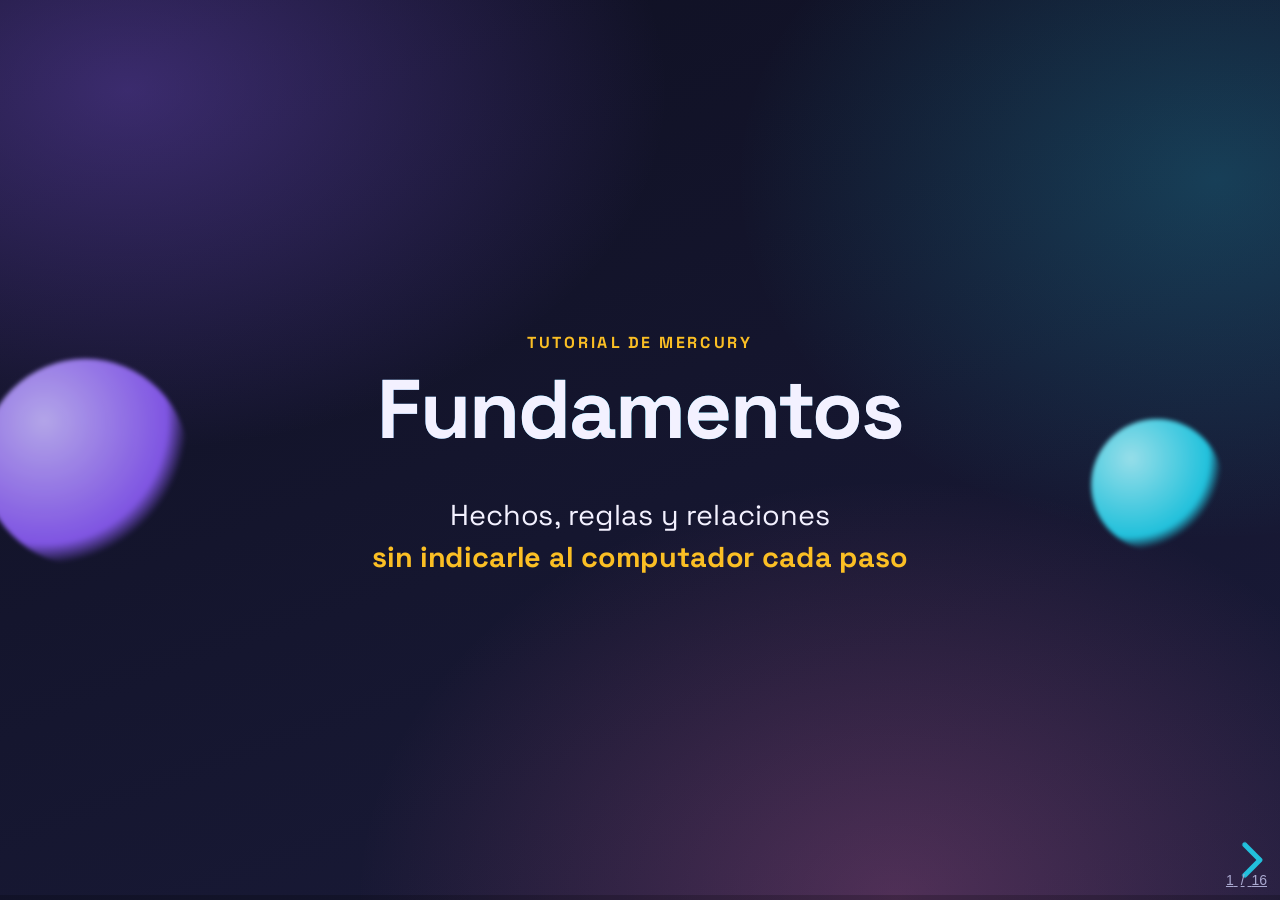
==== reveal.js/topics/fundamentos-mercury.html @ b81d8082 "second version" ====
<!doctype html>
<html lang="es">
<head>
  <meta charset="utf-8">
  <title>Fundamentos de Mercury</title>
  <meta name="viewport" content="width=device-width, initial-scale=1.0, maximum-scale=1.0, user-scalable=no">
  <link rel="stylesheet" href="../dist/reset.css">
  <link rel="stylesheet" href="../dist/reveal.css">
  <link rel="stylesheet" href="../global.css">
</head>
<body>
<div class="reveal">
  <div class="slides">

    <section data-transition="fade">
      <div class="orb" style="width:220px;height:220px;left:-60px;top:40px;background:radial-gradient(circle at 30% 30%,#c4b5fd,#8b5cf6 60%,transparent 70%)"></div>
      <div class="orb" style="width:140px;height:140px;right:20px;bottom:30px;background:radial-gradient(circle at 30% 30%,#a5f3fc,#22d3ee 60%,transparent 70%)"></div>
      <span class="kicker">Tutorial de Mercury</span>
      <h1 class="grad">Fundamentos</h1>
      <p style="font-size:0.9em">Hechos, reglas y relaciones<br><strong>sin indicarle al computador cada paso</strong></p>
    </section>

    <section>
      <span class="kicker">Dos formas de resolver</span>
      <h2>Imperativo <span style="color:var(--muted)">vs.</span> <span class="grad">declarativo</span></h2>
      <div class="grid cols-2 compare-grid" style="margin-top:0.8em">
        <div class="card c-pink compare-card">
          <h3>Java · imperativo</h3>
          <pre><code><span class="k">int</span> suma = <span class="s">0</span>;

<span class="k">for</span> (<span class="k">int</span> i = <span class="s">1</span>; i &lt;= <span class="s">5</span>; i++) {
    suma += i;
}
<span class="p">System</span>.out.println(suma);</code></pre>
        </div>
        <div class="card c-cyan compare-card">
          <h3>Mercury · declarativo</h3>
          <pre><code><span class="k">:- pred</span> <span class="p">puede_participar</span>(<span class="t">string</span>::<span class="m">in</span>) <span class="k">is</span> <span class="m">semidet</span>.

<span class="p">puede_participar</span>(Persona) :-
    estudiante(Persona),
    sabe(Persona, <span class="s">"python"</span>).</code></pre>
        </div>
      </div>
    </section>

    <section>
      <span class="kicker">La diferencia</span>
      <h2>Qué cambia al describir el problema</h2>
      <table>
        <thead><tr><th>Paradigma imperativo</th><th>Paradigma lógico</th></tr></thead>
        <tbody>
          <tr><td>Indica cómo ejecutar la tarea</td><td>Indica qué relación debe ser verdadera</td></tr>
          <tr><td>Usa secuencias e instrucciones</td><td>Usa hechos y reglas</td></tr>
          <tr><td>Modifica variables y estados</td><td>Busca asignaciones compatibles</td></tr>
          <tr><td>Control explícito del recorrido</td><td>El motor aplica la resolución</td></tr>
        </tbody>
      </table>
      <p class="muted" style="margin-top:1em">Mercury representa problemas mediante relaciones: el compilador ayuda a verificar cómo se usan.</p>
    </section>

    <section>
      <span class="kicker">Problema guía</span>
      <h2>¿Quién puede participar?</h2>
      <div class="card c-amber" style="margin:0.7em 0">
        <p style="margin:0;font-size:0.72em"><strong>Condición:</strong> una persona participa si es estudiante y sabe programar en Python.</p>
      </div>
      <table>
        <thead><tr><th>Candidata/o</th><th>Estudiante</th><th>Lenguaje conocido</th></tr></thead>
        <tbody>
          <tr><td>Ana</td><td style="color:var(--green)">Sí</td><td style="color:var(--cyan)">Python</td></tr>
          <tr><td>Carlos</td><td style="color:var(--green)">Sí</td><td>Java</td></tr>
          <tr><td>Daniel</td><td style="color:var(--green)">Sí</td><td style="color:var(--cyan)">Python</td></tr>
        </tbody>
      </table>
    </section>

    <section>
      <span class="kicker">Hechos</span>
      <h2>Información considerada verdadera</h2>
      <div class="grid cols-2 code-grid" style="margin-top:0.6em">
        <div>
          <pre><code class="mercury"><span class="c">% quiénes son estudiantes</span>
<span class="p">estudiante</span>(<span class="s">"Ana"</span>).
<span class="p">estudiante</span>(<span class="s">"Carlos"</span>).
<span class="p">estudiante</span>(<span class="s">"Daniel"</span>).</code></pre>
        </div>
        <div>
          <pre><code class="mercury"><span class="c">% qué sabe cada persona</span>
<span class="p">sabe</span>(<span class="s">"Ana"</span>, <span class="s">"python"</span>).
<span class="p">sabe</span>(<span class="s">"Carlos"</span>, <span class="s">"java"</span>).
<span class="p">sabe</span>(<span class="s">"Daniel"</span>, <span class="s">"Python"</span>). </code></pre>
        </div>
      </div>
      <p class="muted fragment">Un hecho afirma una relación: termina en punto y se considera verdadero dentro del programa.</p>
    </section>

    <section>
      <span class="kicker">Reglas y predicados</span>
      <h2>Combinar relaciones</h2>
      <p class="muted" style="margin:0">Avanza para analizar cada elemento de la regla</p>
      <pre class="steps-code"><code class="mercury"><span class="ln fragment custom" data-fragment-index="1"><span class="k">:- pred</span> <span class="p">puede_participar</span>(<span class="t">string</span>::<span class="m">in</span>) <span class="k">is</span> <span class="m">semidet</span>.</span><span class="ln-gap"></span><span class="ln fragment custom" data-fragment-index="2"><span class="p">puede_participar</span>(Persona) :-</span><span class="ln fragment custom" data-fragment-index="3">    estudiante(Persona),</span><span class="ln fragment custom" data-fragment-index="4">    sabe(Persona, <span class="s">"python"</span>).</span></code></pre>
      <div class="cap-wrap">
        <div class="cap c-violet fragment fade-in-then-out" data-fragment-index="1"><b>Firma.</b> Declara el predicado, el tipo de entrada y su determinismo.</div>
        <div class="cap c-pink fragment fade-in-then-out" data-fragment-index="2"><b>Cabecera.</b> Define qué información recibe el predicado <code>puede_participar/1</code>.</div>
        <div class="cap c-cyan fragment fade-in-then-out" data-fragment-index="3"><b>Primera condición.</b> La persona debe aparecer como estudiante. La coma representa una conjunción lógica.</div>
        <div class="cap c-green fragment fade-in-then-out" data-fragment-index="4"><b>Segunda condición.</b> Debe saber exactamente <code>"python"</code>. El punto finaliza la cláusula.</div>
      </div>
    </section>

    <section>
      <span class="kicker">Predicado explicado</span>
      <h2>Tabla de elementos</h2>
      <table>
        <thead><tr><th>Elemento</th><th>Significado</th><th>Efecto</th></tr></thead>
        <tbody>
          <tr><td><code>:- pred</code></td><td>Declara un predicado</td><td>Define su contrato</td></tr>
          <tr><td><code>string</code></td><td>Tipo cadena</td><td>Restringe los valores</td></tr>
          <tr><td><code>in</code></td><td>Argumento de entrada</td><td>Debe llegar instanciado</td></tr>
          <tr><td><code>semidet</code></td><td>Cero o una solución</td><td>Puede tener éxito o fallar</td></tr>
          <tr><td><code>:-</code></td><td>Introducción de la regla</td><td>Se lee como “si”</td></tr>
          <tr><td><code>,</code></td><td>Conjunción AND</td><td>Todas las condiciones deben cumplirse</td></tr>
          <tr><td><code>.</code></td><td>Fin de cláusula</td><td>Cierra el hecho o la regla</td></tr>
        </tbody>
      </table>
    </section>

    <section>
      <span class="kicker">Resultado lógico</span>
      <h2>Una regla expresa equivalencia</h2>
      <div class="card c-violet" style="margin:0.9em 0">
        <p style="font-size:0.8em;text-align:center;margin:0">
          <strong>PuedeParticipar(X)</strong> ⇔ <em>Estudiante(X)</em> ∧ <em>Sabe(X, Python)</em>
        </p>
      </div>
      <table>
        <thead><tr><th>Persona</th><th>Estudiante</th><th>Sabe Python</th><th>Puede participar</th></tr></thead>
        <tbody>
          <tr><td>Ana</td><td style="color:var(--green)">true</td><td style="color:var(--green)">true</td><td style="color:var(--cyan)">Sí</td></tr>
          <tr><td>Carlos</td><td style="color:var(--green)">true</td><td style="color:var(--pink)">false</td><td style="color:var(--pink)">No</td></tr>
          <tr><td>Daniel</td><td style="color:var(--green)">true</td><td style="color:var(--amber)">"python"</td><td style="color:var(--pink)">No por diferencia</td></tr>
        </tbody>
      </table>
      <p class="muted">Mercury distingue mayúsculas y minúsculas. Es útil normalizar los datos.</p>
    </section>

    <section>
      <span class="kicker">Unificación</span>
      <h2>Encontrar asignaciones compatibles</h2>
      <div class="grid cols-2 code-grid">
        <div class="code-grid-item">
          <pre><code class="mercury"><span class="p">estudiante</span>(<span class="s">"Ana"</span>).
<span class="p">estudiante</span>(<span class="s">"Carlos"</span>).
<span class="p">estudiante</span>(<span class="s">"Daniel"</span>).

<span class="c">% consultar</span>
<span class="p">estudiante</span>(Persona).</code></pre>
        </div>
        <div class="card c-cyan">
          <h3>Asignaciones posibles</h3>
          <p class="fragment">Persona = “Ana”</p>
          <p class="fragment">Persona = “Carlos”</p>
          <p class="fragment">Persona = “Daniel”</p>
        </div>
      </div>
      <p class="muted">Unificar significa hacer compatibles dos términos, creando o comprobando una asociación de variables.</p>
    </section>

    <section>
      <span class="kicker">Características de Mercury</span>
      <h2>Predicados con más garantías</h2>
      <div class="grid cols-3" style="margin-top:0.8em">
        <div class="card c-violet fragment"><h3>Tipos</h3><p>El compilador valida los datos antes de ejecutar.</p></div>
        <div class="card c-cyan fragment"><h3>Modos</h3><p>Indican qué argumentos entran y cuáles salen.</p></div>
        <div class="card c-pink fragment"><h3>Determinismo</h3><p>Indica cuántas soluciones puede producir.</p></div>
      </div>
    </section>

    <section>
      <span class="kicker">Sistema de tipos estático</span>
      <h2>Valores que pertenecen a un tipo</h2>
      <pre class="normal-code code-centered"><code class="mercury"><span class="k">:- type</span> <span class="t">lenguaje</span>
    <span class="k">---&gt;</span> <span class="m">python</span>
    <span class="k">;    java</span>
    <span class="k">;    mercury</span>.

<span class="k">:- pred</span> <span class="p">utiliza</span>(<span class="t">string</span>::<span class="m">in</span>, <span class="t">lenguaje</span>::<span class="m">out</span>) <span class="k">is</span> <span class="m">det</span>.

<span class="p">utiliza</span>(<span class="s">"Ana"</span>, python).
<span class="p">utiliza</span>(<span class="s">"Carlos"</span>, java).</code></pre>
      <p class="muted">Si se usa otro valor, el compilador puede detectarlo antes de ejecutar.</p>
    </section>

    <section>
      <span class="kicker">Sistema de modos</span>
      <h2>El flujo de información debe ser explícito</h2>
      <table>
        <thead><tr><th>Modo</th><th>Significado</th><th>Ejemplo</th></tr></thead>
        <tbody>
          <tr><td style="color:var(--cyan)">in</td><td>El argumento entra instanciado</td><td>Ya tiene un valor conocido</td></tr>
          <tr><td style="color:var(--pink)">out</td><td>El argumento debe salir instanciado</td><td>El predicado calcula su valor</td></tr>
        </tbody>
      </table>
      <pre class="normal-code code-centered code-after-table"><code class="mercury"><span class="k">:- pred</span> <span class="p">duplicar</span>(<span class="t">int</span>::<span class="m">in</span>, <span class="t">int</span>::<span class="m">out</span>) <span class="k">is</span> <span class="m">det</span>.

<span class="p">duplicar</span>(X, Y) :-
    Y = X * <span class="s">2</span>.</code></pre>
    </section>

    <section>
      <span class="kicker">Ejemplo de flujo</span>
      <h2>Entrada conocida, salida calculada</h2>
      <div class="grid cols-2" style="align-items:stretch">
        <div class="card c-cyan">
          <h3>IN</h3>
          <span class="big">X = 5</span>
          <p>El valor llega al predicado.</p>
        </div>
        <div class="card c-pink">
          <h3>OUT</h3>
          <span class="big">Y = 10</span>
          <p>El predicado calcula el resultado.</p>
        </div>
      </div>
      <p style="margin-top:1em">En otros lenguajes parece que un método recibe y devuelve valores. En Mercury, los modos hacen explícito ese flujo.</p>
    </section>

    <section>
      <span class="kicker">Sistema de determinismo</span>
      <h2>Cuántas soluciones puede producir</h2>
      <table>
        <thead><tr><th>Categoría</th><th>Soluciones posibles</th><th>¿Puede fallar?</th></tr></thead>
        <tbody>
          <tr><td style="color:var(--cyan)">det</td><td>Exactamente una</td><td>No</td></tr>
          <tr><td style="color:var(--green)">semidet</td><td>Cero o una</td><td>Puede</td></tr>
          <tr><td style="color:var(--amber)">multi</td><td>Una o más</td><td>No</td></tr>
          <tr><td style="color:var(--pink)">nondet</td><td>Cero o más</td><td>Puede</td></tr>
        </tbody>
      </table>
    </section>

    <section>
      <span class="kicker">Ejemplo: semidet</span>
      <h2>¿Un número es par?</h2>
      <p class="muted" style="margin:0">Avanza para ver cómo funciona el contrato</p>
      <pre class="steps-code"><code class="mercury"><span class="ln fragment custom" data-fragment-index="1"><span class="k">:- pred</span> <span class="p">es_par</span>(<span class="t">int</span>::<span class="m">in</span>) <span class="k">is</span> <span class="m">semidet</span>.</span><span class="ln-gap"></span><span class="ln fragment custom" data-fragment-index="2"><span class="p">es_par</span>(N) :-</span><span class="ln fragment custom" data-fragment-index="3">    N mod <span class="s">2</span> = <span class="s">0</span>.</span></code></pre>
      <div class="cap-wrap">
        <div class="cap c-violet fragment fade-in-then-out" data-fragment-index="1"><b>semidet.</b> El predicado puede tener éxito o fallar, pero nunca producir dos soluciones distintas.</div>
        <div class="cap c-pink fragment fade-in-then-out" data-fragment-index="2"><b>Entrada obligatoria.</b> <code>N</code> debe conocer su entero antes de evaluar la regla.</div>
        <div class="cap c-green fragment fade-in-then-out" data-fragment-index="3"><b>Condición aritmética.</b> El resto al dividir por dos debe ser cero.</div>
      </div>
      <div class="grid cols-2" style="margin-top:0.7em">
        <div class="card c-green fragment"><h3>es_par(4)</h3><p>Éxito: 4 modulo 2 es 0.</p></div>
        <div class="card c-pink fragment"><h3>es_par(5)</h3><p>Falla: 5 modulo 2 es 1.</p></div>
      </div>
    </section>

    <section data-transition="fade">
      <span class="kicker">Síntesis</span>
      <h1 class="grad">Mercury verifica</h1>
      <div class="grid cols-3" style="margin-top:0.8em">
        <div class="card c-violet"><h3>Hechos</h3><p>Afirman relaciones conocidas.</p></div>
        <div class="card c-cyan"><h3>Reglas</h3><p>Derivan relaciones nuevas.</p></div>
        <div class="card c-pink"><h3>Contratos</h3><p>Tipos, modos y determinismo.</p></div>
      </div>
      <p style="margin-top:1em">El programa describe <strong>qué</strong> debe ser verdadero; el compilador ayuda a comprobar <strong>cómo puede resolverse</strong>.</p>
      <p class="muted"><a href="../index.html" style="color:var(--cyan)">Volver al temario</a></p>
    </section>

  </div>
</div>

<script src="../dist/reveal.js"></script>
<script>
  Reveal.initialize({
    hash: true,
    slideNumber: 'c/t',
    transition: 'slide',
    backgroundTransition: 'fade',
    width: 1280,
    height: 720,
    margin: 0.06
  });
</script>
</body>
</html>
---- reveal.js/dist/reveal.css ----
.reveal .stretch,.reveal .r-stretch{max-width:none;max-height:none}.reveal pre.stretch code,.reveal pre.r-stretch code{box-sizing:border-box;height:100%;max-height:100%}.reveal .r-fit-text{white-space:nowrap;display:inline-block}.reveal .r-stack{grid-template-rows:100%;display:grid}.reveal .r-stack>*{grid-area:1/1;margin:auto}.reveal .r-vstack,.reveal .r-hstack{display:flex}.reveal .r-vstack img,.reveal .r-vstack video,.reveal .r-hstack img,.reveal .r-hstack video{object-fit:contain;min-width:0;min-height:0}.reveal .r-vstack{flex-direction:column;justify-content:center;align-items:center}.reveal .r-hstack{flex-direction:row;justify-content:center;align-items:center}.reveal .items-stretch{align-items:stretch}.reveal .items-start{align-items:flex-start}.reveal .items-center{align-items:center}.reveal .items-end{align-items:flex-end}.reveal .justify-between{justify-content:space-between}.reveal .justify-around{justify-content:space-around}.reveal .justify-start{justify-content:flex-start}.reveal .justify-center{justify-content:center}.reveal .justify-end{justify-content:flex-end}html.reveal-full-page{width:100%;height:100vh;height:calc(var(--vh,1vh) * 100);height:100dvh;overflow:hidden}.reveal-viewport{color:#000;--r-controls-spacing:12px;--r-overlay-header-height:40px;--r-overlay-margin:0px;--r-overlay-padding:6px;--r-overlay-gap:5px;background-color:#fff;height:100%;margin:0;line-height:1;position:relative;overflow:hidden}@media screen and (width<=1024px),(height<=768px){.reveal-viewport{--r-overlay-header-height:26px}}.reveal-viewport:fullscreen{width:100%!important;height:100%!important;top:0!important;left:0!important;transform:none!important}.reveal .fragment{transition:all .2s}.reveal .fragment:not(.custom){opacity:0;visibility:hidden;will-change:opacity}.reveal .fragment.visible{opacity:1;visibility:inherit}.reveal .fragment.disabled{transition:none}.reveal .fragment.grow{opacity:1;visibility:inherit}.reveal .fragment.grow.visible{transform:scale(1.3)}.reveal .fragment.shrink{opacity:1;visibility:inherit}.reveal .fragment.shrink.visible{transform:scale(.7)}.reveal .fragment.zoom-in{transform:scale(.1)}.reveal .fragment.zoom-in.visible{transform:none}.reveal .fragment.fade-out{opacity:1;visibility:inherit}.reveal .fragment.fade-out.visible{opacity:0;visibility:hidden}.reveal .fragment.semi-fade-out{opacity:1;visibility:inherit}.reveal .fragment.semi-fade-out.visible{opacity:.5;visibility:inherit}.reveal .fragment.strike{opacity:1;visibility:inherit}.reveal .fragment.strike.visible{text-decoration:line-through}.reveal .fragment.fade-up{transform:translateY(40px)}.reveal .fragment.fade-up.visible{transform:translate(0)}.reveal .fragment.fade-down{transform:translateY(-40px)}.reveal .fragment.fade-down.visible{transform:translate(0)}.reveal .fragment.fade-right{transform:translate(-40px)}.reveal .fragment.fade-right.visible{transform:translate(0)}.reveal .fragment.fade-left{transform:translate(40px)}.reveal .fragment.fade-left.visible{transform:translate(0)}.reveal .fragment.fade-in-then-out,.reveal .fragment.current-visible{opacity:0;visibility:hidden}.reveal .fragment.fade-in-then-out.current-fragment,.reveal .fragment.current-visible.current-fragment{opacity:1;visibility:inherit}.reveal .fragment.fade-in-then-semi-out{opacity:0;visibility:hidden}.reveal .fragment.fade-in-then-semi-out.visible{opacity:.5;visibility:inherit}.reveal .fragment.fade-in-then-semi-out.current-fragment,.reveal .fragment.highlight-red,.reveal .fragment.highlight-current-red,.reveal .fragment.highlight-green,.reveal .fragment.highlight-current-green,.reveal .fragment.highlight-blue,.reveal .fragment.highlight-current-blue{opacity:1;visibility:inherit}.reveal .fragment.highlight-red.visible{color:#ff2c2d}.reveal .fragment.highlight-green.visible{color:#17ff2e}.reveal .fragment.highlight-blue.visible{color:#1b91ff}.reveal .fragment.highlight-current-red.current-fragment{color:#ff2c2d}.reveal .fragment.highlight-current-green.current-fragment{color:#17ff2e}.reveal .fragment.highlight-current-blue.current-fragment{color:#1b91ff}.reveal:after{content:"";font-style:italic}.reveal iframe{z-index:1}.reveal a{position:relative}@keyframes bounce-right{0%,10%,25%,40%,50%{transform:translate(0)}20%{transform:translate(10px)}30%{transform:translate(-5px)}}@keyframes bounce-left{0%,10%,25%,40%,50%{transform:translate(0)}20%{transform:translate(-10px)}30%{transform:translate(5px)}}@keyframes bounce-down{0%,10%,25%,40%,50%{transform:translateY(0)}20%{transform:translateY(10px)}30%{transform:translateY(-5px)}}.reveal .controls{top:auto;bottom:var(--r-controls-spacing);right:var(--r-controls-spacing);z-index:11;color:#000;pointer-events:none;font-size:10px;display:none;position:absolute;left:auto}.reveal .controls button{cursor:pointer;color:currentColor;z-index:2;pointer-events:auto;font-size:inherit;visibility:hidden;opacity:0;-webkit-appearance:none;-webkit-tap-highlight-color:#0000;background-color:#0000;border:0;outline:0;padding:0;transition:color .2s,opacity .2s,transform .2s;position:absolute;transform:scale(.9999)}.reveal .controls .controls-arrow:before,.reveal .controls .controls-arrow:after{content:"";transform-origin:.2em;will-change:transform;background-color:currentColor;border-radius:.25em;width:2.6em;height:.5em;transition:all .15s,background-color .8s;position:absolute;top:0;left:0}.reveal .controls .controls-arrow{width:3.6em;height:3.6em;position:relative}.reveal .controls .controls-arrow:before{transform:translate(.5em)translateY(1.55em)rotate(45deg)}.reveal .controls .controls-arrow:after{transform:translate(.5em)translateY(1.55em)rotate(-45deg)}.reveal .controls .controls-arrow:hover:before{transform:translate(.5em)translateY(1.55em)rotate(40deg)}.reveal .controls .controls-arrow:hover:after{transform:translate(.5em)translateY(1.55em)rotate(-40deg)}.reveal .controls .controls-arrow:active:before{transform:translate(.5em)translateY(1.55em)rotate(36deg)}.reveal .controls .controls-arrow:active:after{transform:translate(.5em)translateY(1.55em)rotate(-36deg)}.reveal .controls .navigate-left{bottom:3.2em;right:6.4em;transform:translate(-10px)}.reveal .controls .navigate-left.highlight{animation:2s ease-out 50 both bounce-left}.reveal .controls .navigate-right{bottom:3.2em;right:0;transform:translate(10px)}.reveal .controls .navigate-right .controls-arrow{transform:rotate(180deg)}.reveal .controls .navigate-right.highlight{animation:2s ease-out 50 both bounce-right}.reveal .controls .navigate-up{bottom:6.4em;right:3.2em;transform:translateY(-10px)}.reveal .controls .navigate-up .controls-arrow{transform:rotate(90deg)}.reveal .controls .navigate-down{padding-bottom:1.4em;bottom:-1.4em;right:3.2em;transform:translateY(10px)}.reveal .controls .navigate-down .controls-arrow{transform:rotate(-90deg)}.reveal .controls .navigate-down.highlight{animation:2s ease-out 50 both bounce-down}.reveal .controls[data-controls-back-arrows=faded] .navigate-up.enabled{opacity:.3}.reveal .controls[data-controls-back-arrows=faded] .navigate-up.enabled:hover{opacity:1}.reveal .controls[data-controls-back-arrows=hidden] .navigate-up.enabled{opacity:0;visibility:hidden}.reveal .controls .enabled{visibility:visible;opacity:.9;cursor:pointer;transform:none}.reveal .controls .enabled.fragmented{opacity:.5}.reveal .controls .enabled:hover,.reveal .controls .enabled.fragmented:hover{opacity:1}.reveal:not(.rtl) .controls[data-controls-back-arrows=faded] .navigate-left.enabled{opacity:.3}.reveal:not(.rtl) .controls[data-controls-back-arrows=faded] .navigate-left.enabled:hover{opacity:1}.reveal:not(.rtl) .controls[data-controls-back-arrows=hidden] .navigate-left.enabled{opacity:0;visibility:hidden}.reveal.rtl .controls[data-controls-back-arrows=faded] .navigate-right.enabled{opacity:.3}.reveal.rtl .controls[data-controls-back-arrows=faded] .navigate-right.enabled:hover{opacity:1}.reveal.rtl .controls[data-controls-back-arrows=hidden] .navigate-right.enabled{opacity:0;visibility:hidden}.reveal[data-navigation-mode=linear].has-horizontal-slides .navigate-up,.reveal[data-navigation-mode=linear].has-horizontal-slides .navigate-down{display:none}.reveal[data-navigation-mode=linear].has-horizontal-slides .navigate-left,.reveal:not(.has-vertical-slides) .controls .navigate-left{bottom:1.4em;right:5.5em}.reveal[data-navigation-mode=linear].has-horizontal-slides .navigate-right,.reveal:not(.has-vertical-slides) .controls .navigate-right{bottom:1.4em;right:.5em}.reveal:not(.has-horizontal-slides) .controls .navigate-up{bottom:5em;right:1.4em}.reveal:not(.has-horizontal-slides) .controls .navigate-down{bottom:.5em;right:1.4em}.reveal.has-dark-background .controls{color:#fff}.reveal.has-light-background .controls{color:#000}.reveal.no-hover .controls .controls-arrow:hover:before,.reveal.no-hover .controls .controls-arrow:active:before{transform:translate(.5em)translateY(1.55em)rotate(45deg)}.reveal.no-hover .controls .controls-arrow:hover:after,.reveal.no-hover .controls .controls-arrow:active:after{transform:translate(.5em)translateY(1.55em)rotate(-45deg)}@media screen and (width>=500px){.reveal-viewport{--r-controls-spacing:.8em}.reveal .controls[data-controls-layout=edges]{inset:0}.reveal .controls[data-controls-layout=edges] .navigate-left,.reveal .controls[data-controls-layout=edges] .navigate-right,.reveal .controls[data-controls-layout=edges] .navigate-up,.reveal .controls[data-controls-layout=edges] .navigate-down{bottom:auto;right:auto}.reveal .controls[data-controls-layout=edges] .navigate-left{top:50%;left:var(--r-controls-spacing);margin-top:-1.8em}.reveal .controls[data-controls-layout=edges] .navigate-right{top:50%;right:var(--r-controls-spacing);margin-top:-1.8em}.reveal .controls[data-controls-layout=edges] .navigate-up{top:var(--r-controls-spacing);margin-left:-1.8em;left:50%}.reveal .controls[data-controls-layout=edges] .navigate-down{bottom:calc(var(--r-controls-spacing) - 1.4em + .3em);margin-left:-1.8em;left:50%}}.reveal .progress{z-index:10;color:#fff;background-color:#0003;width:100%;height:3px;display:none;position:absolute;bottom:0;left:0}.reveal .progress:after{content:"";width:100%;height:10px;display:block;position:absolute;top:-10px}.reveal .progress span{transform-origin:0 0;background-color:currentColor;width:100%;height:100%;transition:transform .8s cubic-bezier(.26,.86,.44,.985);display:block;transform:scaleX(0)}@media (pointer:coarse){.reveal .controls{font-size:clamp(10px,2.5vmin,40px)}.reveal .progress{height:clamp(3px,.75vmin,10px)}}.reveal .slide-number{z-index:31;color:#fff;background-color:#0006;padding:5px;font-family:Helvetica,sans-serif;font-size:12px;line-height:1;display:block;position:absolute;bottom:8px;right:8px}.reveal .slide-number a{color:currentColor}.reveal .slide-number-delimiter{margin:0 3px}.reveal{touch-action:pinch-zoom;width:100%;height:100%;position:relative;overflow:hidden}.reveal.embedded{touch-action:pan-y}.reveal.embedded.is-vertical-slide{touch-action:none}.reveal .slides{pointer-events:none;z-index:1;text-align:center;perspective:600px;perspective-origin:50% 40%;width:100%;height:100%;margin:auto;position:absolute;inset:0;overflow:visible}.reveal .slides>section{perspective:600px}.reveal .slides>section,.reveal .slides>section>section{pointer-events:auto;z-index:10;transform-style:flat;width:100%;transition:transform-origin .8s cubic-bezier(.26,.86,.44,.985),transform .8s cubic-bezier(.26,.86,.44,.985),visibility .8s cubic-bezier(.26,.86,.44,.985),opacity .8s cubic-bezier(.26,.86,.44,.985);display:none;position:absolute}.reveal[data-transition-speed=fast] .slides section{transition-duration:.4s}.reveal[data-transition-speed=slow] .slides section{transition-duration:1.2s}.reveal .slides section[data-transition-speed=fast]{transition-duration:.4s}.reveal .slides section[data-transition-speed=slow]{transition-duration:1.2s}.reveal .slides>section.stack{pointer-events:none;height:100%;padding-top:0;padding-bottom:0}.reveal .slides>section.present,.reveal .slides>section>section.present{z-index:11;opacity:1;display:block}.reveal .slides>section:empty,.reveal .slides>section>section:empty,.reveal .slides>section[data-background-interactive],.reveal .slides>section>section[data-background-interactive]{pointer-events:none}.reveal.center,.reveal.center .slides,.reveal.center .slides section{min-height:0!important}.reveal .slides>section:not(.present),.reveal .slides>section>section:not(.present){pointer-events:none}.reveal.overview .slides>section,.reveal.overview .slides>section>section{pointer-events:auto}.reveal .slides>section.past,.reveal .slides>section.future,.reveal .slides>section.past>section,.reveal .slides>section.future>section,.reveal .slides>section>section.past,.reveal .slides>section>section.future{opacity:0}.reveal .slides>section[data-transition=slide].past,.reveal .slides>section[data-transition~=slide-out].past,.reveal.slide .slides>section:not([data-transition]).past{transform:translate(-150%)}.reveal .slides>section[data-transition=slide].future,.reveal .slides>section[data-transition~=slide-in].future,.reveal.slide .slides>section:not([data-transition]).future{transform:translate(150%)}.reveal .slides>section>section[data-transition=slide].past,.reveal .slides>section>section[data-transition~=slide-out].past,.reveal.slide .slides>section>section:not([data-transition]).past{transform:translateY(-150%)}.reveal .slides>section>section[data-transition=slide].future,.reveal .slides>section>section[data-transition~=slide-in].future,.reveal.slide .slides>section>section:not([data-transition]).future{transform:translateY(150%)}.reveal .slides>section[data-transition=linear].past,.reveal .slides>section[data-transition~=linear-out].past,.reveal.linear .slides>section:not([data-transition]).past{transform:translate(-150%)}.reveal .slides>section[data-transition=linear].future,.reveal .slides>section[data-transition~=linear-in].future,.reveal.linear .slides>section:not([data-transition]).future{transform:translate(150%)}.reveal .slides>section>section[data-transition=linear].past,.reveal .slides>section>section[data-transition~=linear-out].past,.reveal.linear .slides>section>section:not([data-transition]).past{transform:translateY(-150%)}.reveal .slides>section>section[data-transition=linear].future,.reveal .slides>section>section[data-transition~=linear-in].future,.reveal.linear .slides>section>section:not([data-transition]).future{transform:translateY(150%)}.reveal .slides section[data-transition=default].stack,.reveal.default .slides section.stack{transform-style:preserve-3d}.reveal .slides>section[data-transition=default].past,.reveal .slides>section[data-transition~=default-out].past,.reveal.default .slides>section:not([data-transition]).past{transform:translate(-100%)rotateY(-90deg)translate(-100%)}.reveal .slides>section[data-transition=default].future,.reveal .slides>section[data-transition~=default-in].future,.reveal.default .slides>section:not([data-transition]).future{transform:translate(100%)rotateY(90deg)translate(100%)}.reveal .slides>section>section[data-transition=default].past,.reveal .slides>section>section[data-transition~=default-out].past,.reveal.default .slides>section>section:not([data-transition]).past{transform:translateY(-300px)rotateX(70deg)translateY(-300px)}.reveal .slides>section>section[data-transition=default].future,.reveal .slides>section>section[data-transition~=default-in].future,.reveal.default .slides>section>section:not([data-transition]).future{transform:translateY(300px)rotateX(-70deg)translateY(300px)}.reveal .slides section[data-transition=convex].stack,.reveal.convex .slides section.stack{transform-style:preserve-3d}.reveal .slides>section[data-transition=convex].past,.reveal .slides>section[data-transition~=convex-out].past,.reveal.convex .slides>section:not([data-transition]).past{transform:translate(-100%)rotateY(-90deg)translate(-100%)}.reveal .slides>section[data-transition=convex].future,.reveal .slides>section[data-transition~=convex-in].future,.reveal.convex .slides>section:not([data-transition]).future{transform:translate(100%)rotateY(90deg)translate(100%)}.reveal .slides>section>section[data-transition=convex].past,.reveal .slides>section>section[data-transition~=convex-out].past,.reveal.convex .slides>section>section:not([data-transition]).past{transform:translateY(-300px)rotateX(70deg)translateY(-300px)}.reveal .slides>section>section[data-transition=convex].future,.reveal .slides>section>section[data-transition~=convex-in].future,.reveal.convex .slides>section>section:not([data-transition]).future{transform:translateY(300px)rotateX(-70deg)translateY(300px)}.reveal .slides section[data-transition=concave].stack,.reveal.concave .slides section.stack{transform-style:preserve-3d}.reveal .slides>section[data-transition=concave].past,.reveal .slides>section[data-transition~=concave-out].past,.reveal.concave .slides>section:not([data-transition]).past{transform:translate(-100%)rotateY(90deg)translate(-100%)}.reveal .slides>section[data-transition=concave].future,.reveal .slides>section[data-transition~=concave-in].future,.reveal.concave .slides>section:not([data-transition]).future{transform:translate(100%)rotateY(-90deg)translate(100%)}.reveal .slides>section>section[data-transition=concave].past,.reveal .slides>section>section[data-transition~=concave-out].past,.reveal.concave .slides>section>section:not([data-transition]).past{transform:translateY(-80%)rotateX(-70deg)translateY(-80%)}.reveal .slides>section>section[data-transition=concave].future,.reveal .slides>section>section[data-transition~=concave-in].future,.reveal.concave .slides>section>section:not([data-transition]).future{transform:translateY(80%)rotateX(70deg)translateY(80%)}.reveal .slides section[data-transition=zoom],.reveal.zoom .slides section:not([data-transition]){transition-timing-function:ease}.reveal .slides>section[data-transition=zoom].past,.reveal .slides>section[data-transition~=zoom-out].past,.reveal.zoom .slides>section:not([data-transition]).past{visibility:hidden;transform:scale(16)}.reveal .slides>section[data-transition=zoom].future,.reveal .slides>section[data-transition~=zoom-in].future,.reveal.zoom .slides>section:not([data-transition]).future{visibility:hidden;transform:scale(.2)}.reveal .slides>section>section[data-transition=zoom].past,.reveal .slides>section>section[data-transition~=zoom-out].past,.reveal.zoom .slides>section>section:not([data-transition]).past{transform:scale(16)}.reveal .slides>section>section[data-transition=zoom].future,.reveal .slides>section>section[data-transition~=zoom-in].future,.reveal.zoom .slides>section>section:not([data-transition]).future{transform:scale(.2)}.reveal.cube .slides{perspective:1300px}.reveal.cube .slides section{backface-visibility:hidden;box-sizing:border-box;min-height:700px;transform-style:preserve-3d;padding:30px}.reveal.center.cube .slides section{min-height:0}.reveal.cube .slides section:not(.stack):before{content:"";background:#0000001a;border-radius:4px;width:100%;height:100%;display:block;position:absolute;top:0;left:0;transform:translateZ(-20px)}.reveal.cube .slides section:not(.stack):after{content:"";z-index:1;background:0 0;border-radius:4px;width:90%;height:30px;display:block;position:absolute;bottom:0;left:5%;transform:translateZ(-90px)rotateX(65deg);box-shadow:0 95px 25px #0003}.reveal.cube .slides>section.stack{background:0 0;padding:0}.reveal.cube .slides>section.past{transform-origin:100% 0;transform:translate(-100%)rotateY(-90deg)}.reveal.cube .slides>section.future{transform-origin:0 0;transform:translate(100%)rotateY(90deg)}.reveal.cube .slides>section>section.past{transform-origin:0 100%;transform:translateY(-100%)rotateX(90deg)}.reveal.cube .slides>section>section.future{transform-origin:0 0;transform:translateY(100%)rotateX(-90deg)}.reveal.page .slides{perspective-origin:0%;perspective:3000px}.reveal.page .slides section{box-sizing:border-box;min-height:700px;transform-style:preserve-3d;padding:30px}.reveal.page .slides section.past{z-index:12}.reveal.page .slides section:not(.stack):before{content:"";background:#0000001a;width:100%;height:100%;display:block;position:absolute;top:0;left:0;transform:translateZ(-20px)}.reveal.page .slides section:not(.stack):after{content:"";z-index:1;background:0 0;border-radius:4px;width:90%;height:30px;display:block;position:absolute;bottom:0;left:5%;transform:translateZ(-90px)rotateX(65deg);box-shadow:0 95px 25px #0003}.reveal.page .slides>section.stack{background:0 0;padding:0}.reveal.page .slides>section.past{transform-origin:0 0;transform:translate(-40%)rotateY(-80deg)}.reveal.page .slides>section.future{transform-origin:100% 0;transform:translate(0,0)}.reveal.page .slides>section>section.past{transform-origin:0 0;transform:translateY(-40%)rotateX(80deg)}.reveal.page .slides>section>section.future{transform-origin:0 100%;transform:translate(0,0)}.reveal .slides section[data-transition=fade],.reveal.fade .slides section:not([data-transition]),.reveal.fade .slides>section>section:not([data-transition]){transition:opacity .5s;transform:none}.reveal.fade.overview .slides section,.reveal.fade.overview .slides>section>section{transition:none}.reveal .slides section[data-transition=none],.reveal.none .slides section:not([data-transition]){transition:none;transform:none}.reveal .pause-overlay{visibility:hidden;opacity:0;z-index:100;background:#000;width:100%;height:100%;transition:all 1s;position:absolute;top:0;left:0}.reveal .pause-overlay .resume-button{color:#ccc;cursor:pointer;background:0 0;border:2px solid #ccc;border-radius:2px;padding:6px 14px;font-size:16px;position:absolute;bottom:20px;right:20px}.reveal .pause-overlay .resume-button:hover{color:#fff;border-color:#fff}.reveal.paused .pause-overlay{visibility:visible;opacity:1}.reveal .no-transition,.reveal .no-transition *,.reveal .slides.disable-slide-transitions section{transition:none!important}.reveal .slides.disable-slide-transitions section{transform:none!important}.reveal .backgrounds{perspective:600px;width:100%;height:100%;position:absolute;top:0;left:0}.reveal .slide-background{opacity:0;visibility:hidden;background-color:#0000;width:100%;height:100%;transition:all .8s cubic-bezier(.26,.86,.44,.985);display:none;position:absolute;overflow:hidden}.reveal .slide-background-content{background-position:50%;background-repeat:no-repeat;background-size:cover;width:100%;height:100%;position:absolute}.reveal .slide-background.stack{display:block}.reveal .slide-background.present{opacity:1;visibility:visible;z-index:2}.print-pdf .reveal .slide-background{opacity:1!important;visibility:visible!important}.reveal .slide-background video{object-fit:cover;width:100%;max-width:none;height:100%;max-height:none;position:absolute;top:0;left:0}.reveal .slide-background[data-background-size=contain] video{object-fit:contain}.reveal[data-background-transition=none]>.backgrounds .slide-background:not([data-background-transition]),.reveal>.backgrounds .slide-background[data-background-transition=none]{transition:none}.reveal[data-background-transition=slide]>.backgrounds .slide-background:not([data-background-transition]),.reveal>.backgrounds .slide-background[data-background-transition=slide]{opacity:1}.reveal[data-background-transition=slide]>.backgrounds .slide-background.past:not([data-background-transition]),.reveal>.backgrounds .slide-background.past[data-background-transition=slide]{transform:translate(-100%)}.reveal[data-background-transition=slide]>.backgrounds .slide-background.future:not([data-background-transition]),.reveal>.backgrounds .slide-background.future[data-background-transition=slide]{transform:translate(100%)}.reveal[data-background-transition=slide]>.backgrounds .slide-background>.slide-background.past:not([data-background-transition]),.reveal>.backgrounds .slide-background>.slide-background.past[data-background-transition=slide]{transform:translateY(-100%)}.reveal[data-background-transition=slide]>.backgrounds .slide-background>.slide-background.future:not([data-background-transition]),.reveal>.backgrounds .slide-background>.slide-background.future[data-background-transition=slide]{transform:translateY(100%)}.reveal[data-background-transition=convex]>.backgrounds .slide-background.past:not([data-background-transition]),.reveal>.backgrounds .slide-background.past[data-background-transition=convex]{opacity:0;transform:translate(-100%)rotateY(-90deg)translate(-100%)}.reveal[data-background-transition=convex]>.backgrounds .slide-background.future:not([data-background-transition]),.reveal>.backgrounds .slide-background.future[data-background-transition=convex]{opacity:0;transform:translate(100%)rotateY(90deg)translate(100%)}.reveal[data-background-transition=convex]>.backgrounds .slide-background>.slide-background.past:not([data-background-transition]),.reveal>.backgrounds .slide-background>.slide-background.past[data-background-transition=convex]{opacity:0;transform:translateY(-100%)rotateX(90deg)translateY(-100%)}.reveal[data-background-transition=convex]>.backgrounds .slide-background>.slide-background.future:not([data-background-transition]),.reveal>.backgrounds .slide-background>.slide-background.future[data-background-transition=convex]{opacity:0;transform:translateY(100%)rotateX(-90deg)translateY(100%)}.reveal[data-background-transition=concave]>.backgrounds .slide-background.past:not([data-background-transition]),.reveal>.backgrounds .slide-background.past[data-background-transition=concave]{opacity:0;transform:translate(-100%)rotateY(90deg)translate(-100%)}.reveal[data-background-transition=concave]>.backgrounds .slide-background.future:not([data-background-transition]),.reveal>.backgrounds .slide-background.future[data-background-transition=concave]{opacity:0;transform:translate(100%)rotateY(-90deg)translate(100%)}.reveal[data-background-transition=concave]>.backgrounds .slide-background>.slide-background.past:not([data-background-transition]),.reveal>.backgrounds .slide-background>.slide-background.past[data-background-transition=concave]{opacity:0;transform:translateY(-100%)rotateX(-90deg)translateY(-100%)}.reveal[data-background-transition=concave]>.backgrounds .slide-background>.slide-background.future:not([data-background-transition]),.reveal>.backgrounds .slide-background>.slide-background.future[data-background-transition=concave]{opacity:0;transform:translateY(100%)rotateX(90deg)translateY(100%)}.reveal[data-background-transition=zoom]>.backgrounds .slide-background:not([data-background-transition]),.reveal>.backgrounds .slide-background[data-background-transition=zoom]{transition-timing-function:ease}.reveal[data-background-transition=zoom]>.backgrounds .slide-background.past:not([data-background-transition]),.reveal>.backgrounds .slide-background.past[data-background-transition=zoom]{opacity:0;visibility:hidden;transform:scale(16)}.reveal[data-background-transition=zoom]>.backgrounds .slide-background.future:not([data-background-transition]),.reveal>.backgrounds .slide-background.future[data-background-transition=zoom]{opacity:0;visibility:hidden;transform:scale(.2)}.reveal[data-background-transition=zoom]>.backgrounds .slide-background>.slide-background.past:not([data-background-transition]),.reveal>.backgrounds .slide-background>.slide-background.past[data-background-transition=zoom]{opacity:0;visibility:hidden;transform:scale(16)}.reveal[data-background-transition=zoom]>.backgrounds .slide-background>.slide-background.future:not([data-background-transition]),.reveal>.backgrounds .slide-background>.slide-background.future[data-background-transition=zoom]{opacity:0;visibility:hidden;transform:scale(.2)}.reveal[data-transition-speed=fast]>.backgrounds .slide-background{transition-duration:.4s}.reveal[data-transition-speed=slow]>.backgrounds .slide-background{transition-duration:1.2s}.reveal [data-auto-animate-target^=unmatched]{will-change:opacity}.reveal section[data-auto-animate]:not(.stack):not([data-auto-animate=running]) [data-auto-animate-target^=unmatched]{opacity:0}.reveal.overview{perspective-origin:50%;perspective:700px}.reveal.overview .slides section{cursor:pointer;box-sizing:border-box;height:100%;overflow:hidden;opacity:1!important;visibility:visible!important;top:0!important}.reveal.overview .slides section:hover,.reveal.overview .slides section.present{outline-offset:10px;outline:10px solid #96969699}.reveal.overview .slides section.present{outline:10px solid var(--r-link-color)}.reveal.overview .slides section .fragment{opacity:1;transition:none}.reveal.overview .slides section:after,.reveal.overview .slides section:before{display:none!important}.reveal.overview .slides>section.stack{background:0 0;outline:none;padding:0;overflow:visible;top:0!important}.reveal.overview .backgrounds{perspective:inherit}.reveal.overview .backgrounds .slide-background{opacity:1;visibility:visible;outline-offset:10px;outline:10px solid #9696961a}.reveal.overview .backgrounds .slide-background.stack{overflow:visible}.reveal.overview .slides section,.reveal.overview-deactivating .slides section,.reveal.overview .backgrounds .slide-background,.reveal.overview-deactivating .backgrounds .slide-background{transition:none}.reveal.rtl .slides,.reveal.rtl .slides h1,.reveal.rtl .slides h2,.reveal.rtl .slides h3,.reveal.rtl .slides h4,.reveal.rtl .slides h5,.reveal.rtl .slides h6{direction:rtl;font-family:sans-serif}.reveal.rtl pre,.reveal.rtl code{direction:ltr}.reveal.rtl ol,.reveal.rtl ul{text-align:right}.reveal.rtl .progress span{transform-origin:100% 0}.reveal.has-parallax-background .backgrounds{transition:all .8s}.reveal.has-parallax-background[data-transition-speed=fast] .backgrounds{transition-duration:.4s}.reveal.has-parallax-background[data-transition-speed=slow] .backgrounds{transition-duration:1.2s}@keyframes fade-in{0%{opacity:0}to{opacity:1}}@keyframes scale-up{0%{transform:scale(.95)}to{transform:scale(1)}}.reveal [data-preview-image],.reveal [data-preview-video],.reveal [data-preview-link]:not(a):not([data-preview-link=false]){cursor:zoom-in}.r-overlay{top:var(--r-overlay-margin);right:var(--r-overlay-margin);bottom:var(--r-overlay-margin);left:var(--r-overlay-margin);border-radius:min(var(--r-overlay-margin), 6px);z-index:99;-webkit-backdrop-filter:blur(10px);backdrop-filter:blur(10px);color:#fff;background:#000000f2;font-family:ui-sans-serif,system-ui,-apple-system,Helvetica,sans-serif;transition:all .3s;animation:.3s fade-in;position:absolute}.r-overlay-viewport{top:var(--r-overlay-padding);right:var(--r-overlay-padding);bottom:var(--r-overlay-padding);left:var(--r-overlay-padding);gap:var(--r-overlay-gap);flex-direction:column;display:flex;position:absolute}.r-overlay-header{z-index:2;box-sizing:border-box;height:var(--r-overlay-header-height);justify-content:flex-end;align-items:center;gap:6px;display:flex}.r-overlay-header .r-overlay-header-button{all:unset;min-width:var(--r-overlay-header-height);min-height:var(--r-overlay-header-height);padding:0 calc(var(--r-overlay-header-height) / 4);opacity:1;cursor:pointer;box-sizing:border-box;border-radius:6px;justify-content:center;align-items:center;gap:8px;font-size:18px;display:flex}.r-overlay-header .r-overlay-header-button:hover{opacity:1;background-color:#ffffff26}.r-overlay-header .icon{background-position:50%;background-repeat:no-repeat;background-size:100%;width:20px;height:20px;display:inline-block}.r-overlay-close .icon{background-image:url([data-uri])}.r-overlay-external .icon{background-image:url([data-uri])}.r-overlay-content{background-color:#141414cc;border-radius:6px;flex-grow:1;place-items:center;animation:.5s cubic-bezier(.26,.86,.44,.985) scale-up;display:grid;position:relative;overflow:hidden}.r-overlay-spinner{z-index:10;visibility:hidden;opacity:0;background-image:url([data-uri]%2F%2F%2F6%2Bvr8nJybW1tcDAwOjo6Nvb26ioqKOjo7Ozs%2FLy8vz8%2FAAAAAAAAAAAACH%2FC05FVFNDQVBFMi4wAwEAAAAh%2FhpDcmVhdGVkIHdpdGggYWpheGxvYWQuaW5mbwAh%[base64]%2FV%2FnmOM82XiHRLYKhKP1oZmADdEAAAh%2BQQJCgAAACwAAAAAIAAgAAAE6hDISWlZpOrNp1lGNRSdRpDUolIGw5RUYhhHukqFu8DsrEyqnWThGvAmhVlteBvojpTDDBUEIFwMFBRAmBkSgOrBFZogCASwBDEY%2FCZSg7GSE0gSCjQBMVG023xWBhklAnoEdhQEfyNqMIcKjhRsjEdnezB%2BA4k8gTwJhFuiW4dokXiloUepBAp5qaKpp6%2BHo7aWW54wl7obvEe0kRuoplCGepwSx2jJvqHEmGt6whJpGpfJCHmOoNHKaHx61WiSR92E4lbFoq%2BB6QDtuetcaBPnW6%2BO7wDHpIiK9SaVK5GgV543tzjgGcghAgAh%[base64]%2B%2BG%2Bw48edZPK%2BM6hLJpQg484enXIdQFSS1u6UhksENEQAAIfkECQoAAAAsAAAAACAAIAAABOcQyEmpGKLqzWcZRVUQnZYg1aBSh2GUVEIQ2aQOE%2BG%2BcD4ntpWkZQj1JIiZIogDFFyHI0UxQwFugMSOFIPJftfVAEoZLBbcLEFhlQiqGp1Vd140AUklUN3eCA51C1EWMzMCezCBBmkxVIVHBWd3HHl9JQOIJSdSnJ0TDKChCwUJjoWMPaGqDKannasMo6WnM562R5YluZRwur0wpgqZE7NKUm%2BFNRPIhjBJxKZteWuIBMN4zRMIVIhffcgojwCF117i4nlLnY5ztRLsnOk%2BaV%2BoJY7V7m76PdkS4trKcdg0Zc0tTcKkRAAAIfkECQoAAAAsAAAAACAAIAAABO4QyEkpKqjqzScpRaVkXZWQEximw1BSCUEIlDohrft6cpKCk5xid5MNJTaAIkekKGQkWyKHkvhKsR7ARmitkAYDYRIbUQRQjWBwJRzChi9CRlBcY1UN4g0%[base64]%[base64]%2BE71SRQeyqUToLA7VxF0JDyIQh%2FMVVPMt1ECZlfcjZJ9mIKoaTl1MRIl5o4CUKXOwmyrCInCKqcWtvadL2SYhyASyNDJ0uIiRMDjI0Fd30%2FiI2UA5GSS5UDj2l6NoqgOgN4gksEBgYFf0FDqKgHnyZ9OX8HrgYHdHpcHQULXAS2qKpENRg7eAMLC7kTBaixUYFkKAzWAAnLC7FLVxLWDBLKCwaKTULgEwbLA4hJtOkSBNqITT3xEgfLpBtzE%2FjiuL04RGEBgwWhShRgQExHBAAh%2BQQJCgAAACwAAAAAIAAgAAAE7xDISWlSqerNpyJKhWRdlSAVoVLCWk6JKlAqAavhO9UkUHsqlE6CwO1cRdCQ8iEIfzFVTzLdRAmZX3I2SfZiCqGk5dTESJeaOAlClzsJsqwiJwiqnFrb2nS9kmIcgEsjQydLiIlHehhpejaIjzh9eomSjZR%[base64]%2BE71SRQeyqUToLA7VxF0JDyIQh%[base64]%2BE71SRQeyqUToLA7VxF0JDyIQh%2FMVVPMt1ECZlfcjZJ9mIKoaTl1MRIl5o4CUKXOwmyrCInCKqcWtvadL2SYhyASyNDJ0uIiUd6GAULDJCRiXo1CpGXDJOUjY%2BYip9DhToJA4RBLwMLCwVDfRgbBAaqqoZ1XBMHswsHtxtFaH1iqaoGNgAIxRpbFAgfPQSqpbgGBqUD1wBXeCYp1AYZ19JJOYgH1KwA4UBvQwXUBxPqVD9L3sbp2BNk2xvvFPJd%2BMFCN6HAAIKgNggY0KtEBAAh%[base64]%2BvsYMDAzZQPC9VCNkDWUhGkuE5PxJNwiUK4UfLzOlD4WvzAHaoG9nxPi5d%2BjYUqfAhhykOFwJWiAAAIfkECQoAAAAsAAAAACAAIAAABPAQyElpUqnqzaciSoVkXVUMFaFSwlpOCcMYlErAavhOMnNLNo8KsZsMZItJEIDIFSkLGQoQTNhIsFehRww2CQLKF0tYGKYSg%2BygsZIuNqJksKgbfgIGepNo2cIUB3V1B3IvNiBYNQaDSTtfhhx0CwVPI0UJe0%2Bbm4g5VgcGoqOcnjmjqDSdnhgEoamcsZuXO1aWQy8KAwOAuTYYGwi7w5h%2BKr0SJ8MFihpNbx%2B4Erq7BYBuzsdiH1jCAzoSfl0rVirNbRXlBBlLX%2BBP0XJLAPGzTkAuAOqb0WT5AH7OcdCm5B8TgRwSRKIHQtaLCwg1RAAAOwAAAAAAAAAAAA%3D%3D);width:32px;height:32px;margin:-16px 0 0 -16px;display:block;position:absolute;top:50%;left:50%}.r-overlay-preview .r-overlay-content iframe{opacity:0;visibility:hidden;border:0;width:100%;max-width:100%;height:100%;max-height:100%;transition:all .3s}.r-overlay-preview[data-state=loaded] iframe{opacity:1;visibility:visible}.r-overlay-preview .r-overlay-content img,.r-overlay-preview .r-overlay-content video{object-fit:scale-down;width:100%;max-width:100%;height:100%;max-height:100%;margin:0;position:absolute}.r-overlay-preview[data-preview-fit=none] img,.r-overlay-preview[data-preview-fit=none] video{object-fit:none}.r-overlay-preview[data-preview-fit=scale-down] img,.r-overlay-preview[data-preview-fit=scale-down] video{object-fit:scale-down}.r-overlay-preview[data-preview-fit=contain] img,.r-overlay-preview[data-preview-fit=contain] video{object-fit:contain}.r-overlay-preview[data-preview-fit=cover] img,.r-overlay-preview[data-preview-fit=cover] video{object-fit:cover}.r-overlay-preview[data-state=loaded] .r-overlay-content-inner{z-index:-1;text-align:center;letter-spacing:normal;width:100%;position:absolute;top:45%;left:0}.r-overlay-preview .r-overlay-error{color:orange;font-size:18px}.r-overlay-preview .x-frame-error{opacity:0;transition:opacity .3s .3s}.r-overlay-preview[data-state=loaded] .x-frame-error{opacity:1}.r-overlay-preview[data-state=loading] .r-overlay-spinner{opacity:.6;visibility:visible}.r-overlay-help .r-overlay-content{overflow:auto}.r-overlay-help-content{text-align:center;letter-spacing:normal;max-width:560px;margin:auto;padding:20px 0}.r-overlay-help-content .title{margin-top:0;font-size:20px}.r-overlay-help .r-overlay-help-content table{border-collapse:collapse;text-align:left;border:1px solid #fff;font-size:16px}.r-overlay-help .r-overlay-help-content table th,.r-overlay-help .r-overlay-help-content table td{vertical-align:middle;border:1px solid #fff;width:240px;padding:14px}.r-overlay-help .r-overlay-help-content table th{padding-top:20px;padding-bottom:20px}.reveal .playback{z-index:30;cursor:pointer;-webkit-tap-highlight-color:#0000;transition:all .4s;position:absolute;bottom:20px;left:15px}.reveal.overview .playback{opacity:0;visibility:hidden}.reveal .hljs{min-height:100%}.reveal .hljs table{margin:initial}.reveal .hljs-ln-code,.reveal .hljs-ln-numbers{border:0;padding:0}.reveal .hljs-ln-numbers{opacity:.6;text-align:right;vertical-align:top;padding-right:.75em}.reveal .hljs.has-highlights tr:not(.highlight-line){opacity:.4}.reveal .hljs.has-highlights.fragment{transition:all .2s}.reveal .hljs:not(:first-child).fragment{box-sizing:border-box;width:100%;position:absolute;top:0;left:0}.reveal pre[data-auto-animate-target]{overflow:hidden}.reveal pre[data-auto-animate-target] code{height:100%}.reveal .roll{vertical-align:top;perspective:400px;perspective-origin:50%;line-height:1.2;display:inline-block;overflow:hidden}.reveal .roll:hover{text-shadow:none;background:0 0}.reveal .roll span{pointer-events:none;transform-origin:50% 0;transform-style:preserve-3d;backface-visibility:hidden;padding:0 2px;transition:all .4s;display:block;position:relative}.reveal .roll:hover span{background:#00000080;transform:translateZ(-45px)rotateX(90deg)}.reveal .roll span:after{content:attr(data-title);backface-visibility:hidden;transform-origin:50% 0;padding:0 2px;display:block;position:absolute;top:0;left:0;transform:translateY(110%)rotateX(-90deg)}.reveal aside.notes{display:none}.reveal .speaker-notes{z-index:1;color:#222;box-sizing:border-box;text-align:left;-webkit-overflow-scrolling:touch;background-color:#f5f5f5;border:1px solid #0000000d;width:33.3333%;height:100%;padding:14px 18px;font-family:Helvetica,sans-serif;font-size:18px;line-height:1.4;display:none;position:absolute;top:0;left:100%;overflow:auto}.reveal .speaker-notes .notes-placeholder{color:#ccc;font-style:italic}.reveal .speaker-notes:focus{outline:none}.reveal .speaker-notes:before{content:"Speaker notes";opacity:.5;margin-bottom:10px;display:block}.reveal.show-notes{max-width:75%;overflow:visible}.reveal.show-notes .speaker-notes{display:block}@media screen and (width>=1600px){.reveal .speaker-notes{font-size:20px}}@media screen and (width<=1024px){.reveal.show-notes{border-left:0;max-width:none;max-height:70vh;overflow:visible}.reveal.show-notes .speaker-notes{border:0;width:100%;height:30vh;top:100%;left:0}}@media screen and (width<=600px){.reveal.show-notes{max-height:60vh}.reveal.show-notes .speaker-notes{height:40vh;top:100%}.reveal .speaker-notes{font-size:14px}}.reveal .jump-to-slide{z-index:30;-webkit-tap-highlight-color:#0000;font-size:32px;position:absolute;top:15px;left:15px}.reveal .jump-to-slide-input{font-size:inherit;color:currentColor;background:0 0;border:0;padding:8px}.reveal .jump-to-slide-input::placeholder{color:currentColor;opacity:.5}.reveal.has-dark-background .jump-to-slide-input{color:#fff}.reveal.has-light-background .jump-to-slide-input{color:#222}.reveal .jump-to-slide-input:focus{outline:none}.reveal .r-overlay-button{all:unset;z-index:30;cursor:pointer;-webkit-tap-highlight-color:#0000;appearance:none;color:#fff;background:#000000b3;border-radius:5px;justify-content:center;align-items:center;padding:10px;font-size:.4em;display:flex;position:absolute}.reveal .r-overlay-button:hover{background:#000000e6}.reveal.has-light-background .r-overlay-button{color:#222;background:#ffffffb3}.reveal.has-light-background .r-overlay-button:hover{background:#ffffffe6}.reveal .r-media-play-button{bottom:20px;left:15px}.zoomed .reveal *,.zoomed .reveal :before,.zoomed .reveal :after{backface-visibility:visible!important}.zoomed .reveal .progress,.zoomed .reveal .controls{opacity:0}.zoomed .reveal .roll span{background:0 0}.zoomed .reveal .roll span:after,.reveal-viewport.loading-scroll-mode{visibility:hidden}.reveal-viewport.reveal-scroll{z-index:1;--r-scrollbar-width:7px;--r-scrollbar-trigger-size:5px;--r-controls-spacing:8px;margin:0 auto;overflow:hidden auto}@media screen and (width<=500px){.reveal-viewport.reveal-scroll{--r-scrollbar-width:3px;--r-scrollbar-trigger-size:3px}}.reveal-viewport.reveal-scroll .controls,.reveal-viewport.reveal-scroll .progress,.reveal-viewport.reveal-scroll .playback,.reveal-viewport.reveal-scroll .backgrounds,.reveal-viewport.reveal-scroll .slide-number,.reveal-viewport.reveal-scroll .speaker-notes{display:none!important}.reveal-viewport.reveal-scroll .r-overlay,.reveal-viewport.reveal-scroll .pause-overlay,.reveal-viewport.reveal-scroll .r-media-play-button{position:fixed}.reveal-viewport.reveal-scroll .reveal{touch-action:manipulation;overflow:visible}.reveal-viewport.reveal-scroll .slides{pointer-events:initial;perspective:none;perspective-origin:50%;margin:0;padding:0;display:block;position:static;top:auto;left:auto;overflow:visible;width:100%!important}.reveal-viewport.reveal-scroll .scroll-page{width:100%;height:calc(var(--page-height) + var(--page-scroll-padding));z-index:1;position:relative;overflow:visible}.reveal-viewport.reveal-scroll .scroll-page-sticky{height:var(--page-height);position:sticky;top:0}.reveal-viewport.reveal-scroll .scroll-page-content{width:100%;height:100%;position:absolute;top:0;left:0;overflow:hidden}.reveal-viewport.reveal-scroll .scroll-page section{visibility:visible!important;width:var(--slide-width)!important;height:var(--slide-height)!important;opacity:1!important;transform:scale(var(--slide-scale)) translate(-50%, -50%)!important;transform-style:flat!important;transform-origin:0 0!important;display:block!important;position:absolute!important;top:50%!important;left:50%!important}.reveal-viewport.reveal-scroll .slide-background{visibility:visible;opacity:1;touch-action:manipulation;width:100%;height:100%;position:absolute;top:0;left:0;z-index:auto!important;display:block!important}.reveal-viewport.reveal-scroll[data-scrollbar=true]::-webkit-scrollbar{display:none}.reveal-viewport.reveal-scroll[data-scrollbar=auto]::-webkit-scrollbar{display:none}.reveal-viewport.reveal-scroll[data-scrollbar=true],.reveal-viewport.reveal-scroll[data-scrollbar=auto]{scrollbar-width:none}.reveal.has-dark-background,.reveal-viewport.has-dark-background{--r-overlay-element-bg-color:240, 240, 240;--r-overlay-element-fg-color:0, 0, 0}.reveal.has-light-background,.reveal-viewport.has-light-background{--r-overlay-element-bg-color:0, 0, 0;--r-overlay-element-fg-color:240, 240, 240}.reveal-viewport.reveal-scroll .scrollbar{z-index:20;opacity:0;transition:all .3s;position:sticky;top:50%}.reveal-viewport.reveal-scroll .scrollbar.visible,.reveal-viewport.reveal-scroll .scrollbar:hover{opacity:1}.reveal-viewport.reveal-scroll .scrollbar .scrollbar-inner{width:var(--r-scrollbar-width);height:calc(var(--viewport-height) - var(--r-controls-spacing) * 2);right:var(--r-controls-spacing);border-radius:var(--r-scrollbar-width);z-index:10;position:absolute;top:0;transform:translateY(-50%)}.reveal-viewport.reveal-scroll .scrollbar .scrollbar-playhead{width:var(--r-scrollbar-width);height:var(--r-scrollbar-width);border-radius:var(--r-scrollbar-width);background-color:rgba(var(--r-overlay-element-bg-color), 1);z-index:11;transition:background-color .2s;position:absolute;top:0;left:0}.reveal-viewport.reveal-scroll .scrollbar .scrollbar-slide{background-color:rgba(var(--r-overlay-element-bg-color), .2);width:100%;box-shadow:0 0 0px 1px rgba(var(--r-overlay-element-fg-color), .1);border-radius:var(--r-scrollbar-width);transition:background-color .2s;position:absolute}.reveal-viewport.reveal-scroll .scrollbar .scrollbar-slide:after{content:"";z-index:-1;background:0 0;width:200%;height:100%;position:absolute;top:0;left:-50%}.reveal-viewport.reveal-scroll .scrollbar .scrollbar-slide:hover,.reveal-viewport.reveal-scroll .scrollbar .scrollbar-slide.active{background-color:rgba(var(--r-overlay-element-bg-color), .4)}.reveal-viewport.reveal-scroll .scrollbar .scrollbar-trigger{width:100%;transition:background-color .2s;position:absolute}.reveal-viewport.reveal-scroll .scrollbar .scrollbar-slide.active.has-triggers{background-color:rgba(var(--r-overlay-element-bg-color), .4);z-index:10}.reveal-viewport.reveal-scroll .scrollbar .scrollbar-slide.active .scrollbar-trigger:after{content:"";width:var(--r-scrollbar-trigger-size);height:var(--r-scrollbar-trigger-size);background-color:rgba(var(--r-overlay-element-bg-color), 1);opacity:.4;border-radius:20px;transition:transform .2s,opacity .2s;position:absolute;top:50%;left:50%;transform:translate(-50%,-50%)}.reveal-viewport.reveal-scroll .scrollbar .scrollbar-slide.active .scrollbar-trigger.active:after,.reveal-viewport.reveal-scroll .scrollbar .scrollbar-slide.active .scrollbar-trigger.active~.scrollbar-trigger:after{opacity:1}.reveal-viewport.reveal-scroll .scrollbar .scrollbar-slide.active .scrollbar-trigger~.scrollbar-trigger.active:after{transform:translate(calc(var(--r-scrollbar-width) * -2), 0);background-color:rgba(var(--r-overlay-element-bg-color), 1)}html.reveal-print *{-webkit-print-color-adjust:exact}html.reveal-print{width:100%;height:100%;overflow:visible}html.reveal-print body{border:0;padding:0;overflow:visible;float:none!important;margin:0 auto!important}html.reveal-print .nestedarrow,html.reveal-print .reveal .controls,html.reveal-print .reveal .progress,html.reveal-print .reveal .playback,html.reveal-print .reveal.overview,html.reveal-print .state-background{display:none!important}html.reveal-print .reveal pre code{overflow:hidden!important}html.reveal-print .reveal{width:auto!important;height:auto!important;overflow:hidden!important}html.reveal-print .reveal .slides{pointer-events:initial;perspective:none;perspective-origin:50%;display:block;position:static;top:auto;left:auto;overflow:visible;zoom:1!important;width:100%!important;height:auto!important;margin:0!important;padding:0!important}html.reveal-print .reveal .slides .pdf-page{z-index:1;page-break-after:always;position:relative;overflow:hidden}html.reveal-print .reveal .slides .pdf-page:last-of-type{page-break-after:avoid}html.reveal-print .reveal .slides section{min-height:1px;visibility:visible!important;box-sizing:border-box!important;opacity:1!important;transform-style:flat!important;margin:0!important;padding:0!important;display:block!important;position:absolute!important;transform:none!important}html.reveal-print .reveal section.stack{page-break-after:avoid!important;height:auto!important;min-height:auto!important;margin:0!important;padding:0!important;position:relative!important}html.reveal-print .reveal img{box-shadow:none}html.reveal-print .reveal .backgrounds{display:none}html.reveal-print .reveal .slide-background{width:100%;height:100%;position:absolute;top:0;left:0;z-index:auto!important;display:block!important}html.reveal-print .reveal.show-notes{max-width:none;max-height:none}html.reveal-print .reveal .speaker-notes-pdf{z-index:100;width:100%;height:auto;max-height:none;display:block;inset:auto}html.reveal-print .reveal .speaker-notes-pdf[data-layout=separate-page]{color:inherit;page-break-after:always;background-color:#0000;border:0;padding:20px;position:relative}html.reveal-print .reveal .slide-number-pdf{visibility:visible;font-size:14px;display:block;position:absolute}html.reveal-print .aria-status{display:none}@media print{html:not(.print-pdf){width:auto;height:auto;overflow:visible}html:not(.print-pdf) body{margin:0;padding:0;overflow:visible}html:not(.print-pdf) .reveal{background:#fff;font-size:20pt}html:not(.print-pdf) .reveal .controls,html:not(.print-pdf) .reveal .state-background,html:not(.print-pdf) .reveal .progress,html:not(.print-pdf) .reveal .backgrounds,html:not(.print-pdf) .reveal .slide-number{display:none!important}html:not(.print-pdf) .reveal p,html:not(.print-pdf) .reveal td,html:not(.print-pdf) .reveal li{color:#000;font-size:20pt!important}html:not(.print-pdf) .reveal h1,html:not(.print-pdf) .reveal h2,html:not(.print-pdf) .reveal h3,html:not(.print-pdf) .reveal h4,html:not(.print-pdf) .reveal h5,html:not(.print-pdf) .reveal h6{text-align:left;letter-spacing:normal;height:auto;line-height:normal;color:#000!important}html:not(.print-pdf) .reveal h1{font-size:28pt!important}html:not(.print-pdf) .reveal h2{font-size:24pt!important}html:not(.print-pdf) .reveal h3{font-size:22pt!important}html:not(.print-pdf) .reveal h4{font-variant:small-caps;font-size:22pt!important}html:not(.print-pdf) .reveal h5{font-size:21pt!important}html:not(.print-pdf) .reveal h6{font-style:italic;font-size:20pt!important}html:not(.print-pdf) .reveal a:link,html:not(.print-pdf) .reveal a:visited{font-weight:700;text-decoration:underline;color:#000!important}html:not(.print-pdf) .reveal ul,html:not(.print-pdf) .reveal ol,html:not(.print-pdf) .reveal div,html:not(.print-pdf) .reveal p{visibility:visible;width:auto;height:auto;margin:0;display:block;position:static;overflow:visible;text-align:left!important}html:not(.print-pdf) .reveal pre,html:not(.print-pdf) .reveal table{margin-left:0;margin-right:0}html:not(.print-pdf) .reveal pre code{padding:20px}html:not(.print-pdf) .reveal blockquote{margin:20px 0}html:not(.print-pdf) .reveal .slides{perspective:none;perspective-origin:50%;zoom:1!important;text-align:left!important;width:auto!important;height:auto!important;margin-top:0!important;margin-left:0!important;padding:0!important;display:block!important;position:static!important;top:0!important;left:0!important;overflow:visible!important;transform:none!important}html:not(.print-pdf) .reveal .slides section{visibility:visible!important;z-index:auto!important;opacity:1!important;page-break-after:always!important;transform-style:flat!important;width:auto!important;height:auto!important;margin-top:0!important;margin-left:0!important;padding:60px 20px!important;transition:none!important;display:block!important;position:static!important;top:0!important;left:0!important;overflow:visible!important;transform:none!important}html:not(.print-pdf) .reveal .slides section.stack{padding:0!important}html:not(.print-pdf) .reveal .slides section:last-of-type{page-break-after:avoid!important}html:not(.print-pdf) .reveal .slides section .fragment{opacity:1!important;visibility:visible!important;transform:none!important}html:not(.print-pdf) .reveal .r-fit-text{white-space:normal!important}html:not(.print-pdf) .reveal section img{box-shadow:none;background:#fff;border:1px solid #666;margin:15px 0;display:block}html:not(.print-pdf) .reveal section small{font-size:.8em}html:not(.print-pdf) .reveal .hljs{white-space:pre-wrap;word-wrap:break-word;word-break:break-word;max-height:100%;font-size:15pt}html:not(.print-pdf) .reveal .hljs .hljs-ln-numbers{white-space:nowrap}html:not(.print-pdf) .reveal .hljs td{font-size:inherit!important;color:inherit!important}}
---- reveal.js/global.css ----
@import url('https://fonts.googleapis.com/css2?family=Space+Grotesk:wght@400;500;700&family=JetBrains+Mono:wght@400;600&display=swap');

:root {
  --bg: #0f1022;
  --bg-2: #1a1b3a;
  --ink: #f3f1ff;
  --muted: #a9a8cf;
  --violet: #8b5cf6;
  --cyan: #22d3ee;
  --pink: #f472b6;
  --amber: #fbbf24;
  --green: #34d399;
  --card: rgba(255, 255, 255, 0.06);
  --card-border: rgba(255, 255, 255, 0.12);
  --r-main-font: 'Space Grotesk', 'Segoe UI', sans-serif;
  --r-heading-font: 'Space Grotesk', 'Segoe UI', sans-serif;
  --r-code-font: 'JetBrains Mono', Consolas, monospace;
}

html,
body {
  min-height: 100%;
  margin: 0;
  background:
    radial-gradient(900px 600px at 10% 10%, rgba(139, 92, 246, 0.35), transparent 60%),
    radial-gradient(800px 600px at 95% 20%, rgba(34, 211, 238, 0.22), transparent 60%),
    radial-gradient(900px 700px at 70% 100%, rgba(244, 114, 182, 0.25), transparent 60%),
    linear-gradient(160deg, var(--bg), var(--bg-2));
  color: var(--ink);
  font-family: var(--r-main-font);
}

.reveal-viewport {
  background:
    radial-gradient(900px 600px at 10% 10%, rgba(139, 92, 246, 0.35), transparent 60%),
    radial-gradient(800px 600px at 95% 20%, rgba(34, 211, 238, 0.22), transparent 60%),
    radial-gradient(900px 700px at 70% 100%, rgba(244, 114, 182, 0.25), transparent 60%),
    linear-gradient(160deg, var(--bg), var(--bg-2));
  color: var(--ink);
}

.reveal {
  font-family: var(--r-main-font);
  font-size: 34px;
  font-weight: 400;
  color: var(--ink);
}

.reveal h1, .reveal h2, .reveal h3 {
  font-family: var(--r-heading-font);
  font-weight: 700;
  text-transform: none;
  letter-spacing: -0.02em;
  color: var(--ink);
  margin-bottom: 0.5em;
}
.reveal h1 { font-size: 2.6em; line-height: 1.05; }
.reveal h2 { font-size: 1.7em; }
.reveal h3 { font-size: 1.1em; color: var(--cyan); }

.grad {
  background: linear-gradient(90deg, var(--violet), var(--cyan) 50%, var(--pink));
  -webkit-background-clip: text;
  background-clip: text;
  color: transparent;
}

.kicker {
  display: inline-block;
  font-size: 0.5em;
  font-weight: 700;
  letter-spacing: 0.18em;
  text-transform: uppercase;
  color: var(--amber);
  margin-bottom: 1em;
}

.reveal p, .reveal li { line-height: 1.45; }
.reveal ul { display: block; }
.reveal li::marker { color: var(--pink); }
.reveal strong { color: var(--amber); font-weight: 700; }
.reveal em { color: var(--cyan); font-style: normal; }
.reveal .muted { color: var(--muted); font-size: 0.7em; }
.reveal a { color: var(--cyan); }

/* Tarjetas */
.grid { display: grid; gap: 22px; text-align: left; }
.grid.cols-2 { grid-template-columns: repeat(2, 1fr); }
.grid.cols-3 { grid-template-columns: repeat(3, 1fr); }

.card {
  background: var(--card);
  border: 1px solid var(--card-border);
  border-top: 4px solid var(--accent, var(--violet));
  border-radius: 18px;
  padding: 22px 26px;
  backdrop-filter: blur(6px);
  box-shadow: 0 10px 30px rgba(0, 0, 0, 0.25);
}
.card h3 { color: var(--accent, var(--violet)); margin: 0 0 0.3em; font-size: 0.95em; }
.card p { margin: 0; font-size: 0.62em; color: var(--ink); opacity: 0.9; }
.card .big { font-size: 1.6em; line-height: 1; margin-bottom: 0.2em; display: block; }
.c-violet { --accent: var(--violet); }
.c-cyan { --accent: var(--cyan); }
.c-pink { --accent: var(--pink); }
.c-amber { --accent: var(--amber); }
.c-green { --accent: var(--green); }

/* Etiquetas */
.pill {
  display: inline-block;
  font-family: var(--r-code-font);
  font-size: 0.6em;
  padding: 0.15em 0.7em;
  border-radius: 999px;
  background: color-mix(in srgb, var(--accent) 20%, transparent);
  color: var(--accent);
  border: 1px solid color-mix(in srgb, var(--accent) 50%, transparent);
  margin: 0 0.15em;
}

/* Código */
.reveal pre {
  width: 100%;
  margin: 0.6em 0;
  text-align: left;
  background: rgba(8, 8, 24, 0.75);
  border: 1px solid var(--card-border);
  border-radius: 16px;
  box-shadow: 0 14px 40px rgba(0, 0, 0, 0.4);
  font-size: 0.5em;
}
.reveal pre code {
  font-family: var(--r-code-font);
  display: block;
  width: 100%;
  box-sizing: border-box;
  text-align: left;
  white-space: pre;
  padding: 1.1em 1.4em;
  max-height: 560px;
  line-height: 1.55;
  color: #e6e4ff;
}
.reveal code { font-family: var(--r-code-font); color: var(--green); }
.reveal pre::before {
  content: '';
  display: block;
  height: 12px; width: 12px;
  margin: 14px 0 0 18px;
  border-radius: 50%;
  background: #ff5f57;
  box-shadow: 20px 0 0 #febc2e, 40px 0 0 #28c840;
}
.k { color: var(--pink); }
.t { color: var(--cyan); }
.s { color: var(--amber); }
.c { color: #7c7aa8; font-style: italic; }
.p { color: var(--green); }
.m { color: var(--violet); }

/* Tablas */
.reveal table {
  width: 94%;
  margin: 0.6em auto;
  overflow: hidden;
  border-collapse: separate;
  border-spacing: 0;
  border: 1px solid var(--card-border);
  border-radius: 14px;
  background: rgba(8, 8, 24, 0.28);
  box-shadow: 0 16px 36px rgba(0, 0, 0, 0.22);
  font-size: 0.56em;
  text-align: left;
}
.reveal table th {
  padding: 0.72em 0.9em;
  color: var(--cyan);
  background: rgba(139, 92, 246, 0.16);
  border: 0;
  border-bottom: 1px solid rgba(34, 211, 238, 0.24);
  font-family: var(--r-code-font);
  font-size: 0.78em;
  letter-spacing: 0.04em;
  text-transform: none;
  text-align: left;
}
.reveal table td {
  padding: 0.62em 0.9em;
  background: rgba(255, 255, 255, 0.025);
  border: 0;
  border-bottom: 1px solid var(--card-border);
  vertical-align: middle;
  line-height: 1.35;
}
.reveal table tr:last-child td {
  border-bottom: 0;
}
.reveal table tbody tr:nth-child(even) td {
  background: rgba(255, 255, 255, 0.055);
}
.reveal table tbody tr:hover td {
  background: rgba(34, 211, 238, 0.07);
}
.reveal table td:first-child {
  border-radius: 0;
  font-family: var(--r-code-font);
  font-weight: 600;
  color: var(--ink);
}
.reveal table td:last-child {
  border-radius: 0;
}

/* Controles y progreso */
.reveal .progress { color: var(--pink); height: 5px; }
.reveal .controls { color: var(--cyan); }
.reveal .slide-number { color: var(--muted); background: transparent; font-size: 14px; }

/* Orbes decorativos en el título */
.orb {
  position: absolute; border-radius: 50%; filter: blur(2px); opacity: 0.9; pointer-events: none;
}

/* ===== Primeros pasos: pasos numerados, terminal y archivo ===== */
.steps { display: flex; gap: 18px; justify-content: center; margin-top: 1.2em; }
.step {
  flex: 1; text-align: center; padding: 22px 12px;
  background: var(--card); border: 1px solid var(--card-border); border-radius: 18px;
  box-shadow: 0 10px 30px rgba(0, 0, 0, 0.25);
}
.step .n {
  display: grid; place-items: center; width: 1.8em; height: 1.8em; margin: 0 auto 0.5em;
  border-radius: 50%; font-weight: 700; color: var(--bg);
  background: linear-gradient(135deg, var(--violet), var(--cyan));
}
.step b { display: block; font-size: 0.7em; }
.step small { display: block; margin-top: 0.3em; font-size: 0.48em; color: var(--muted); font-family: var(--r-code-font); }

.reveal pre.term code .pr { color: var(--green); user-select: none; }
.reveal pre.term code .out { color: var(--amber); }

.filechip {
  display: inline-block; margin: 0.2em 0 0.6em; padding: 0.15em 0.7em;
  font-family: var(--r-code-font); font-weight: 600; font-size: 1.5em;
  background: rgba(8, 8, 24, 0.75); border: 1px solid var(--card-border); border-radius: 18px;
  box-shadow: 0 14px 40px rgba(0, 0, 0, 0.4);
}
.filechip .nm { color: var(--green); }
.filechip .ext { color: var(--pink); }

/* ===== Código recorrido línea por línea (fragmentos) ===== */
.reveal pre.steps-code code { display: block; }
.reveal pre.steps-code .ln { display: block; opacity: 1; visibility: inherit; transition: opacity 0.25s, background 0.25s; border-radius: 6px; }
.reveal pre.steps-code .ln-gap { display: block; height: 1.55em; }
.reveal pre.steps-code:has(.current-fragment) .ln:not(.current-fragment) { opacity: 0.28; }
.reveal pre.steps-code .ln.current-fragment { background: rgba(139, 92, 246, 0.28); box-shadow: -14px 0 0 rgba(139, 92, 246, 0.28), 14px 0 0 rgba(139, 92, 246, 0.28); }

.cap-wrap { position: relative; height: 3.4em; margin-top: 0.5em; text-align: left; }
.cap {
  position: absolute; inset: 0; font-size: 0.62em; line-height: 1.35;
  padding: 0.7em 1.1em; background: var(--card); border: 1px solid var(--card-border);
  border-left: 5px solid var(--accent, var(--violet)); border-radius: 14px;
}
.cap b { color: var(--accent, var(--violet)); }
.reveal pre.steps-code { text-align: left; }

/* Comparación de código en dos columnas */
.compare-grid {
 align-items: stretch;
 gap: 28px;
}

.compare-card {
 min-width: 0;
 display: flex;
 flex-direction: column;
 padding: 18px 20px 20px;
 overflow: hidden;
}

.compare-card h3 {
 margin: 0 0 14px;
 text-align: center;
 white-space: nowrap;
}

.compare-card pre {
 flex: 1;
 min-height: 250px;
 margin: 0;
 box-sizing: border-box;
 display: flex;
 flex-direction: column;
 font-size: 0.42em;
 text-align: left;
}

.compare-card pre code {
 flex: 1;
 box-sizing: border-box;
 display: block;
 max-height: none;
 padding: 0.9em 1.25em 1.25em;
 overflow: hidden;
 white-space: pre;
 line-height: 1.55;
}

.compare-card pre::before {
 flex: 0 0 auto;
 margin: 12px 0 8px 16px;
}

.code-grid {
 align-items: start;
 gap: 26px;
}

.code-grid-item {
 min-width: 0;
}

.code-grid pre,
.normal-code {
 width: 92%;
 max-width: 760px;
 margin-left: auto;
 margin-right: auto;
 text-align: left;
}

.code-grid pre code,
.normal-code code {
 margin: 0;
 padding: 1em 1.35em 1.15em;
 text-align: left;
 white-space: pre;
}

.reveal pre.steps-code {
 width: 94%;
 margin-left: auto;
 margin-right: auto;
 text-align: left;
}

.normal-code {
 width: 92%;
 max-width: 760px;
 margin-left: auto;
 margin-right: auto;
}

.code-centered {
 display: block;
 margin-left: auto !important;
 margin-right: auto !important;
 text-align: left;
}

.code-centered code {
 width: 100%;
 margin-left: 0;
 margin-right: 0;
}

.code-after-table {
 margin-top: 30px !important;
 margin-bottom: 0;
}
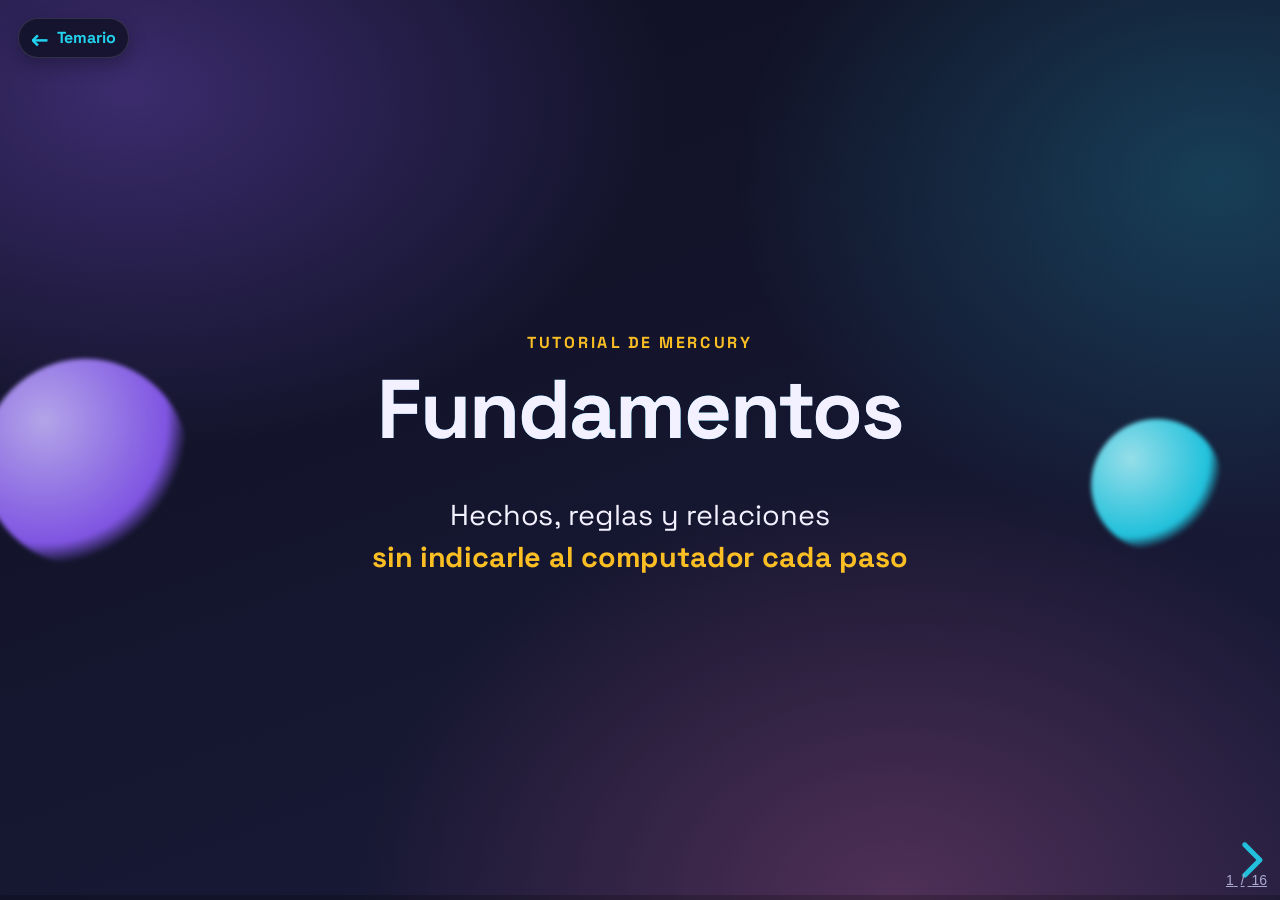
==== commit e756a413: "añadir casos de práctica" ====
--- a/reveal.js/topics/fundamentos-mercury.html
+++ b/reveal.js/topics/fundamentos-mercury.html
@@ -9,6 +9,7 @@
   <link rel="stylesheet" href="../global.css">
 </head>
 <body>
+<a class="back-to-index" href="../index.html" aria-label="Volver al temario" title="Volver al temario"><span class="arrow" aria-hidden="true">←</span><span>Temario</span></a>
 <div class="reveal">
   <div class="slides">
 
@@ -165,6 +166,8 @@
       </div>
       <p class="muted">Unificar significa hacer compatibles dos términos, creando o comprobando una asociación de variables.</p>
     </section>
+
+
 
     <section>
       <span class="kicker">Características de Mercury</span>
--- a/reveal.js/global.css
+++ b/reveal.js/global.css
@@ -217,6 +217,44 @@
 .reveal .controls { color: var(--cyan); }
 .reveal .slide-number { color: var(--muted); background: transparent; font-size: 14px; }
 
+/* Volver al temario */
+.back-to-index {
+  position: fixed;
+  top: 18px;
+  left: 18px;
+  z-index: 1000;
+  display: inline-flex;
+  align-items: center;
+  gap: 8px;
+  padding: 8px 12px;
+  border: 1px solid var(--card-border);
+  border-radius: 999px;
+  background: rgba(15, 16, 34, 0.78);
+  color: var(--cyan) !important;
+  font-family: var(--r-main-font);
+  font-size: 16px;
+  font-weight: 700;
+  line-height: 1;
+  text-decoration: none;
+  backdrop-filter: blur(8px);
+  box-shadow: 0 6px 18px rgba(0, 0, 0, 0.28);
+  transition: border-color 0.2s, background 0.2s, transform 0.2s;
+}
+.back-to-index:hover {
+  border-color: var(--cyan);
+  background: rgba(15, 16, 34, 0.95);
+  transform: translateX(-2px);
+}
+.back-to-index:focus-visible {
+  outline: 3px solid var(--amber);
+  outline-offset: 3px;
+}
+.back-to-index .arrow { font-size: 22px; }
+
+@media print {
+  .back-to-index { display: none; }
+}
+
 /* Orbes decorativos en el título */
 .orb {
   position: absolute; border-radius: 50%; filter: blur(2px); opacity: 0.9; pointer-events: none;
@@ -369,3 +407,152 @@
  margin-top: 30px !important;
  margin-bottom: 0;
 }
+
+/* ===== Particularidades de Mercury: divisorias, esquemas y código resaltado ===== */
+.mx-divider .mx-num {
+ display: block;
+ font-family: var(--r-code-font);
+ font-size: 2.4em;
+ font-weight: 600;
+ line-height: 1;
+ color: var(--violet);
+ opacity: 0.6;
+ margin-bottom: 0.25em;
+}
+.mx-divider h2 { font-size: 2em; }
+
+.mx-statement {
+ font-size: 1.55em;
+ font-weight: 700;
+ line-height: 1.2;
+ letter-spacing: -0.02em;
+ margin: 0.4em auto;
+ max-width: 15em;
+}
+
+.mx-gap { margin-top: 1.1em; }
+.reveal .card .mx-card-line { font-size: 0.8em; }
+
+.mx-vs {
+ display: grid;
+ grid-template-columns: 1fr auto 1fr;
+ gap: 28px;
+ align-items: stretch;
+}
+.mx-vs .mx-arrow { align-self: center; }
+.mx-side {
+ display: flex;
+ flex-direction: column;
+ justify-content: center;
+ padding: 1.1em 1.2em;
+ background: var(--card);
+ border: 1px solid var(--card-border);
+ border-top: 5px solid var(--accent);
+ border-radius: 18px;
+ box-shadow: 0 10px 30px rgba(0, 0, 0, 0.25);
+}
+.mx-side b { display: block; font-size: 1.05em; line-height: 1.25; color: var(--ink); }
+.mx-tag {
+ display: block;
+ margin-bottom: 0.5em;
+ font-family: var(--r-code-font);
+ font-size: 0.6em;
+ letter-spacing: 0.12em;
+ text-transform: uppercase;
+ color: var(--accent);
+}
+
+.mx-pills { display: flex; justify-content: center; gap: 26px; margin-top: 0.8em; }
+.mx-chip {
+ font-family: var(--r-code-font);
+ font-size: 1.15em;
+ font-weight: 600;
+ padding: 0.35em 0.9em;
+ border-radius: 999px;
+ color: var(--accent);
+ background: color-mix(in srgb, var(--accent) 16%, transparent);
+ border: 1px solid color-mix(in srgb, var(--accent) 55%, transparent);
+}
+
+.mx-flow {
+ display: flex;
+ align-items: center;
+ justify-content: center;
+ gap: 18px;
+ margin-top: 1.2em;
+}
+.mx-node {
+ --accent: var(--ink);
+ display: inline-block;
+ padding: 0.45em 0.85em;
+ font-family: var(--r-code-font);
+ font-size: 0.78em;
+ font-weight: 600;
+ color: var(--accent);
+ background: var(--card);
+ border: 1px solid color-mix(in srgb, var(--accent) 45%, transparent);
+ border-radius: 14px;
+}
+.mx-node.c-violet { --accent: var(--violet); }
+.mx-node.c-cyan { --accent: var(--cyan); }
+.mx-node.c-pink { --accent: var(--pink); }
+.mx-node.c-amber { --accent: var(--amber); }
+.mx-node.c-green { --accent: var(--green); }
+.mx-stack { display: inline-flex; flex-direction: column; gap: 10px; }
+.mx-arrow { color: var(--muted); font-size: 1.3em; }
+
+.reveal table.mx-table { font-size: 0.5em; }
+.reveal table.mx-table td:nth-child(2) { color: var(--green); }
+.reveal table.mx-table td:nth-child(3) { color: var(--amber); }
+
+.reveal pre.mx-code {
+ position: relative;
+ width: 94%;
+ margin: 0.4em auto 0;
+ font-size: inherit;
+ background: transparent;
+ border: 0;
+ box-shadow: none;
+}
+.reveal pre.mx-code::before { display: none; }
+.reveal pre.mx-code code.hljs {
+ max-height: none;
+ padding: 0.8em 1.1em;
+ font-size: 13pt;
+ line-height: 1.45;
+ white-space: pre;
+ word-break: normal;
+ border: 1px solid var(--card-border);
+ border-radius: 16px;
+ box-shadow: 0 14px 40px rgba(0, 0, 0, 0.4);
+}
+.reveal pre.mx-code .hljs-ln {
+ width: auto;
+ margin: 0;
+ border: 0;
+ border-radius: 0;
+ background: transparent;
+ box-shadow: none;
+ font-size: inherit;
+ overflow: visible;
+}
+.reveal pre.mx-code .hljs-ln tr td {
+ padding: 0;
+ border: 0;
+ background: transparent;
+ font-family: var(--r-code-font);
+ font-weight: 400;
+ line-height: 1.45;
+}
+.reveal pre.mx-code .hljs-ln td.hljs-ln-numbers { min-width: 2em; padding-right: 1em; opacity: 0.45; }
+.reveal pre.mx-code .hljs.has-highlights tr:not(.highlight-line) { opacity: 0.28; }
+
+/* Los pasos se apilan en el mismo lugar */
+.paso-wrap {
+    position: relative;
+    min-height: 60vh;
+}
+.paso-wrap .paso {
+    position: absolute;
+    inset: 0;
+}
